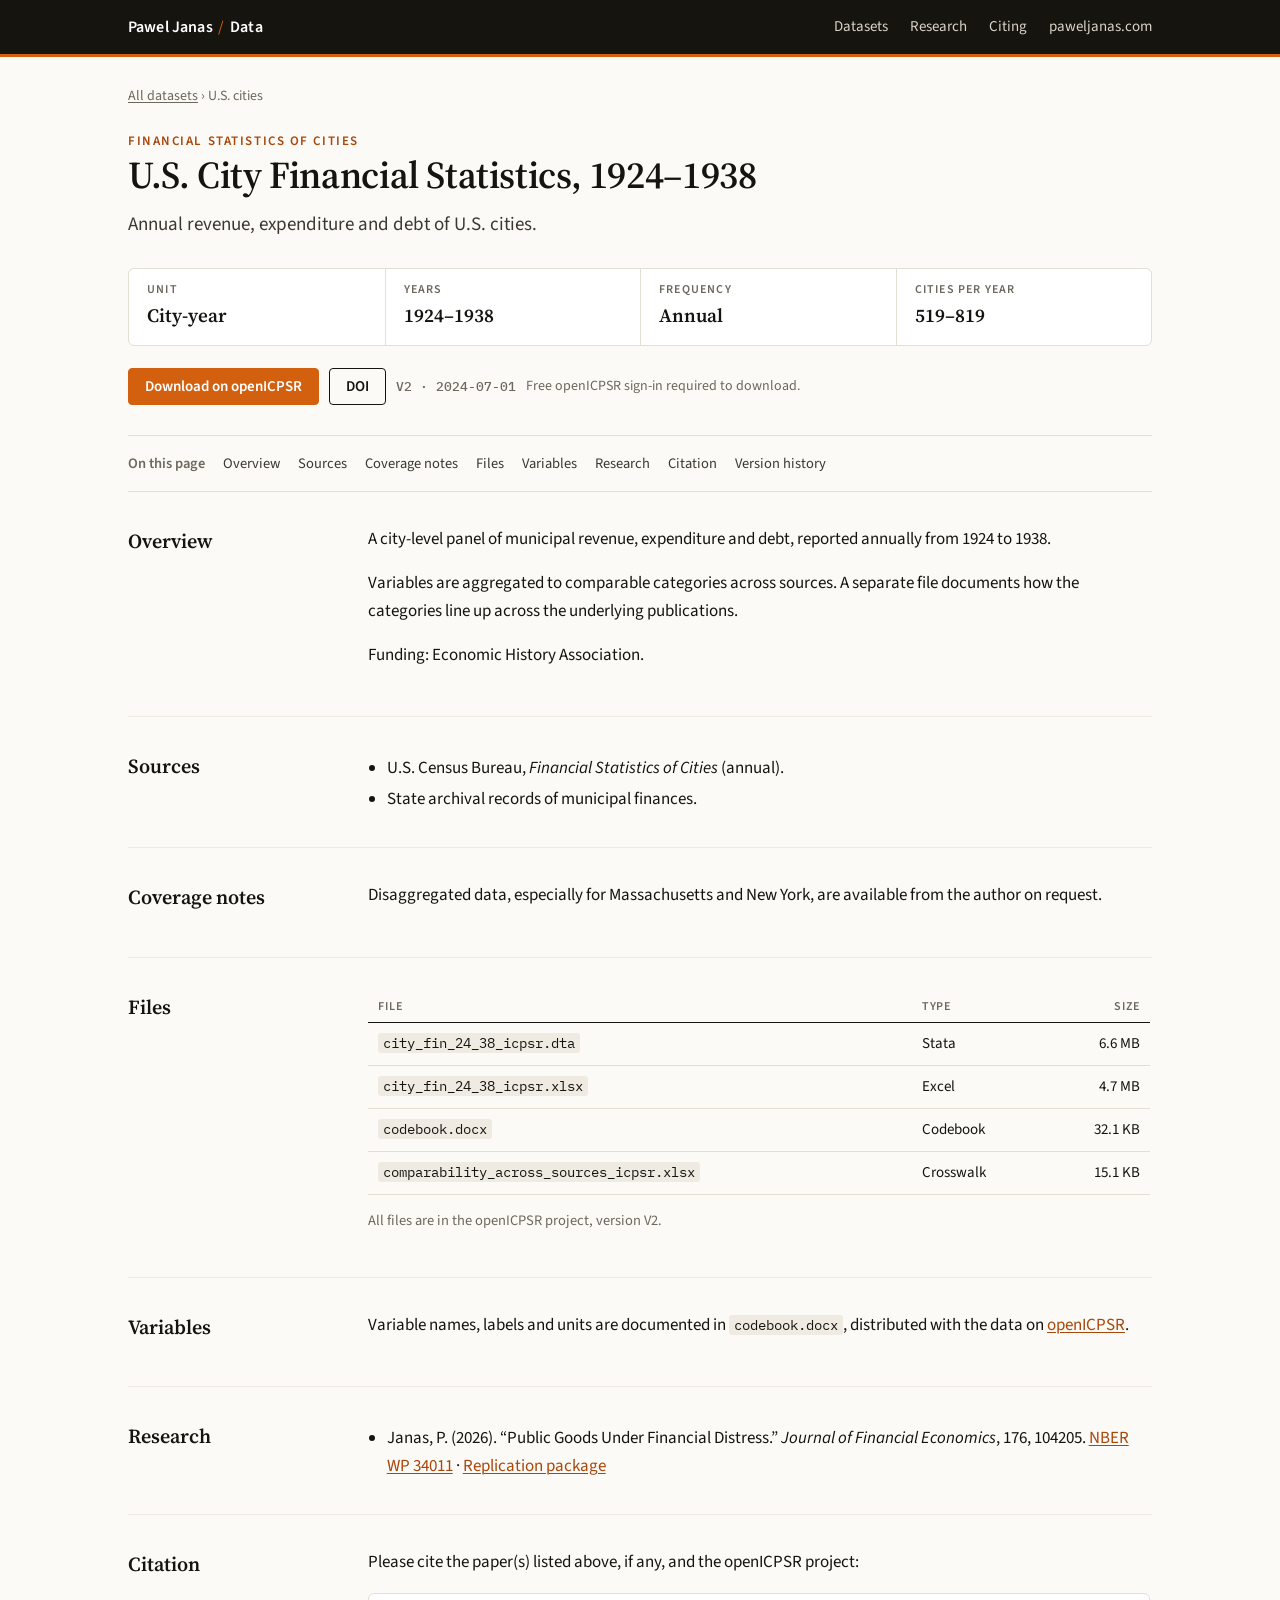
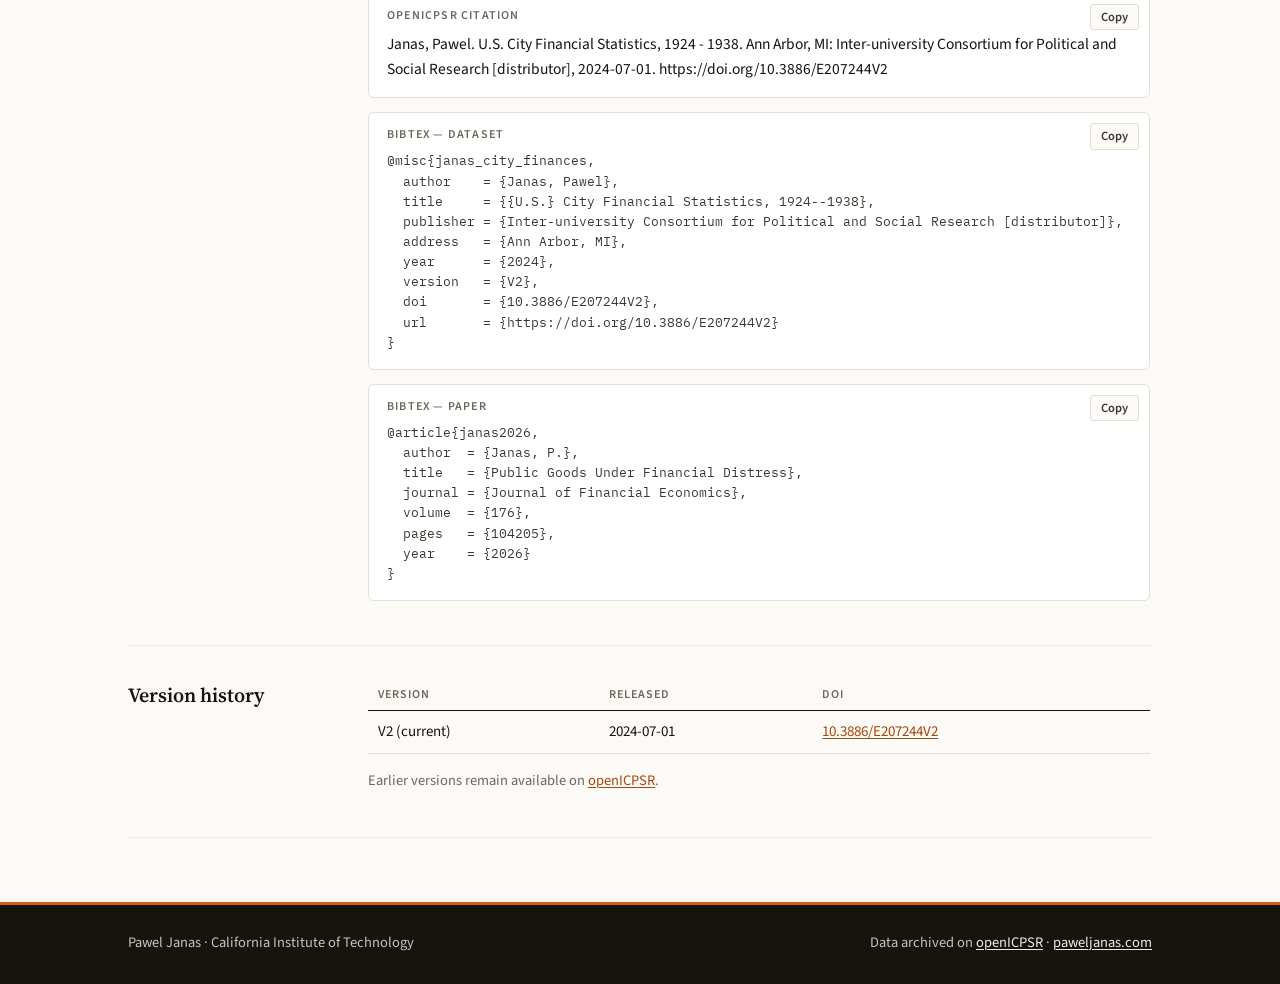
==== city-finances.html @ ff1e3370 "Add files via upload" ====
<!DOCTYPE html>
<html lang="en">
<head>
<meta charset="utf-8">
<meta name="viewport" content="width=device-width, initial-scale=1">
<title>U.S. City Financial Statistics, 1924–1938 — Pawel Janas — Data</title>
<meta name="description" content="Annual revenue, expenditure and debt of U.S. cities.">
<link rel="preconnect" href="https://fonts.googleapis.com">
<link rel="preconnect" href="https://fonts.gstatic.com" crossorigin>
<link rel="stylesheet" href="https://fonts.googleapis.com/css2?family=IBM+Plex+Mono:wght@400;500&family=Source+Sans+3:wght@400;500;600&family=Source+Serif+4:opsz,wght@8..60,500;8..60,600&display=swap">
<link rel="stylesheet" href="style.css">
<link rel="icon" href="data:image/svg+xml,%3Csvg xmlns='http://www.w3.org/2000/svg' viewBox='0 0 32 32'%3E%3Crect width='32' height='32' rx='4' fill='%2316140f'/%3E%3Crect y='26' width='32' height='6' fill='%23d2600f'/%3E%3Ctext x='16' y='21' font-family='Georgia' font-size='17' font-weight='700' fill='white' text-anchor='middle'%3EPJ%3C/text%3E%3C/svg%3E">
</head>
<body>
<header class="topbar"><div class="wrap">
  <a class="brand" href="index.html">Pawel Janas<span>/</span>Data</a>
  <nav class="topnav">
    <a href="index.html#datasets">Datasets</a>
    <a href="index.html#research">Research</a>
    <a href="index.html#citing">Citing</a>
    <a href="https://paweljanas.com">paweljanas.com</a>
  </nav>
</div></header>

<main><div class="wrap">
  <div class="crumbs"><a href="index.html#datasets">All datasets</a> &rsaquo; U.S. cities</div>
  <div class="ds-head">
    <p class="eyebrow" style="margin:14px 0 0">Financial Statistics of Cities</p>
    <h1>U.S. City Financial Statistics, 1924–1938</h1>
    <p class="lead">Annual revenue, expenditure and debt of U.S. cities.</p>
    <div class="tiles"><div class="tile"><span>Unit</span><b>City-year</b></div><div class="tile"><span>Years</span><b>1924–1938</b></div><div class="tile"><span>Frequency</span><b>Annual</b></div><div class="tile"><span>Cities per year</span><b>519–819</b></div></div>
    <div class="actions">
      <a class="btn primary" href="https://www.openicpsr.org/openicpsr/project/207244/version/V2/view">Download on openICPSR</a>
      <a class="btn" href="https://doi.org/10.3886/E207244V2">DOI</a>
      <span class="version">V2 · 2024-07-01</span>
      <span class="note">Free openICPSR sign-in required to download.</span>
    </div>
  </div>
  <nav class="onpage"><b>On this page</b> <a href="#overview">Overview</a> <a href="#sources">Sources</a> <a href="#notes">Coverage notes</a> <a href="#files">Files</a> <a href="#variables">Variables</a> <a href="#research">Research</a> <a href="#citation">Citation</a> <a href="#versions">Version history</a></nav>
  <div class="doc"><section id="overview"><h2>Overview</h2><div class="body"><p>A city-level panel of municipal revenue, expenditure and debt, reported annually from 1924 to 1938.</p><p>Variables are aggregated to comparable categories across sources. A separate file documents how the categories line up across the underlying publications.</p><p>Funding: Economic History Association.</p></div></section><section id="sources"><h2>Sources</h2><div class="body"><ul><li>U.S. Census Bureau, <em>Financial Statistics of Cities</em> (annual).</li><li>State archival records of municipal finances.</li></ul></div></section><section id="notes"><h2>Coverage notes</h2><div class="body"><p>Disaggregated data, especially for Massachusetts and New York, are available from the author on request.</p></div></section><section id="files"><h2>Files</h2><div class="body"><table class="tbl"><thead><tr><th>File</th><th>Type</th><th style="text-align:right">Size</th></tr></thead><tbody><tr><td><code>city_fin_24_38_icpsr.dta</code></td><td>Stata</td><td class="num">6.6 MB</td></tr><tr><td><code>city_fin_24_38_icpsr.xlsx</code></td><td>Excel</td><td class="num">4.7 MB</td></tr><tr><td><code>codebook.docx</code></td><td>Codebook</td><td class="num">32.1 KB</td></tr><tr><td><code>comparability_across_sources_icpsr.xlsx</code></td><td>Crosswalk</td><td class="num">15.1 KB</td></tr></tbody></table><p style="font-size:14.5px;color:var(--muted)">All files are in the openICPSR project, version V2.</p></div></section><section id="variables"><h2>Variables</h2><div class="body"><p>Variable names, labels and units are documented in <code>codebook.docx</code>, distributed with the data on <a href="https://www.openicpsr.org/openicpsr/project/207244/version/V2/view">openICPSR</a>.</p></div></section><section id="research"><h2>Research</h2><div class="body"><ul><li>Janas, P. (2026). “Public Goods Under Financial Distress.” <em>Journal of Financial Economics</em>, 176, 104205. <a href="https://www.nber.org/papers/w34011">NBER WP 34011</a> &middot; <a href="https://www.openicpsr.org/openicpsr/project/238470">Replication package</a></li></ul></div></section><section id="citation"><h2>Citation</h2><div class="body"><p>Please cite the paper(s) listed above, if any, and the openICPSR project:</p><div class="cite"><div class="label">openICPSR citation</div><button class="copy" type="button">Copy</button><p>Janas, Pawel. U.S. City Financial Statistics, 1924 - 1938. Ann Arbor, MI: Inter-university Consortium for Political and Social Research [distributor], 2024-07-01. https://doi.org/10.3886/E207244V2</p></div><div class="cite"><div class="label">BibTeX — dataset</div><button class="copy" type="button">Copy</button><pre>@misc{janas_city_finances,
  author    = {Janas, Pawel},
  title     = {{U.S.} City Financial Statistics, 1924--1938},
  publisher = {Inter-university Consortium for Political and Social Research [distributor]},
  address   = {Ann Arbor, MI},
  year      = {2024},
  version   = {V2},
  doi       = {10.3886/E207244V2},
  url       = {https://doi.org/10.3886/E207244V2}
}</pre></div><div class="cite"><div class="label">BibTeX — paper</div><button class="copy" type="button">Copy</button><pre>@article{janas2026,
  author  = {Janas, P.},
  title   = {Public Goods Under Financial Distress},
  journal = {Journal of Financial Economics},
  volume  = {176},
  pages   = {104205},
  year    = {2026}
}</pre></div></div></section><section id="versions"><h2>Version history</h2><div class="body"><table class="tbl"><thead><tr><th>Version</th><th>Released</th><th>DOI</th></tr></thead><tbody><tr><td>V2 (current)</td><td>2024-07-01</td><td><a href="https://doi.org/10.3886/E207244V2">10.3886/E207244V2</a></td></tr></tbody></table><p style="font-size:14.5px;color:var(--muted)">Earlier versions remain available on <a href="https://www.openicpsr.org/openicpsr/project/207244/version/V2/view">openICPSR</a>.</p></div></section></div>
</div></main>
<footer><div class="wrap">
  <div>Pawel Janas &middot; California Institute of Technology</div>
  <div>Data archived on <a href="https://www.openicpsr.org/">openICPSR</a> &middot; <a href="https://paweljanas.com">paweljanas.com</a></div>
</div></footer>
<script src="site.js"></script>
</body>
</html>
---- style.css ----
/* data.paweljanas.com — shared stylesheet */
:root {
  --ink: #16140f;
  --ink-2: #3b3830;
  --muted: #6d685d;
  --paper: #fbfaf6;
  --card: #ffffff;
  --rule: #e4dfd3;
  --rule-2: #efebe2;
  --accent: #d2600f;       /* orange, after the slide template */
  --accent-ink: #a8470a;
  --accent-wash: #fbeee2;
  --serif: "Source Serif 4", Georgia, "Times New Roman", serif;
  --sans: "Source Sans 3", -apple-system, "Segoe UI", Helvetica, Arial, sans-serif;
  --mono: "IBM Plex Mono", ui-monospace, Menlo, Consolas, monospace;
  --wrap: 1080px;
}

* { box-sizing: border-box; }
html { scroll-behavior: smooth; scroll-padding-top: 72px; }
body {
  margin: 0;
  background: var(--paper);
  color: var(--ink);
  font: 17px/1.6 var(--sans);
  -webkit-font-smoothing: antialiased;
}
a { color: var(--accent-ink); text-decoration-thickness: 1px; text-underline-offset: 2px; }
a:hover { color: var(--accent); }
.wrap { max-width: var(--wrap); margin: 0 auto; padding: 0 28px; }

/* ---------- top bar ---------- */
.topbar {
  position: sticky; top: 0; z-index: 10;
  background: var(--ink); color: #f4f1ea;
  border-bottom: 3px solid var(--accent);
}
.topbar .wrap { display: flex; align-items: center; justify-content: space-between; height: 54px; gap: 20px; }
.brand { color: #fff; text-decoration: none; font: 600 16px/1 var(--sans); letter-spacing: .01em; white-space: nowrap; }
.brand span { color: var(--accent); font-weight: 400; margin: 0 .35em; }
.brand:hover { color: #fff; }
.topnav { display: flex; gap: 22px; font-size: 15px; overflow-x: auto; }
.topnav a { color: #d9d4c8; text-decoration: none; white-space: nowrap; }
.topnav a:hover { color: #fff; }

/* ---------- hero ---------- */
.hero { padding: 64px 0 40px; border-bottom: 1px solid var(--rule); }
.eyebrow { font: 600 13px/1 var(--sans); letter-spacing: .12em; text-transform: uppercase; color: var(--accent-ink); margin: 0 0 14px; }
.hero h1 { font: 600 44px/1.12 var(--serif); margin: 0 0 18px; max-width: 18em; letter-spacing: -.01em; }
.hero p.lead { font-size: 19px; color: var(--ink-2); max-width: 44em; margin: 0; }
.hero .byline { margin-top: 18px; color: var(--muted); font-size: 15px; }

.figures { display: grid; grid-template-columns: repeat(4, minmax(0, 1fr)); gap: 0; margin-top: 36px; border-top: 1px solid var(--rule); }
.figure { padding: 18px 18px 4px 0; }
.figure + .figure { padding-left: 18px; border-left: 1px solid var(--rule); }
.figure b { display: block; font: 600 28px/1.1 var(--serif); }
.figure span { color: var(--muted); font-size: 14px; }

/* ---------- sections ---------- */
section.block { padding: 52px 0 8px; }
h2.section { font: 600 28px/1.2 var(--serif); margin: 0 0 6px; }
.section-sub { color: var(--muted); margin: 0 0 26px; }
h3.group { font: 600 13px/1 var(--sans); letter-spacing: .12em; text-transform: uppercase; color: var(--muted);
  margin: 34px 0 14px; padding-bottom: 10px; border-bottom: 1px solid var(--rule); display: flex; justify-content: space-between; gap: 16px; }
h3.group em { font: 400 15px/1.3 var(--sans); letter-spacing: 0; text-transform: none; font-style: normal; }

/* ---------- dataset cards ---------- */
.cards { display: grid; grid-template-columns: repeat(auto-fill, minmax(300px, 1fr)); gap: 16px; }
.card {
  display: flex; flex-direction: column; gap: 8px;
  background: var(--card); border: 1px solid var(--rule); border-radius: 6px;
  padding: 20px 20px 18px; text-decoration: none; color: var(--ink);
  transition: border-color .15s, box-shadow .15s, transform .15s;
  position: relative;
}
.card::before { content: ""; position: absolute; left: 0; top: 0; bottom: 0; width: 3px; border-radius: 6px 0 0 6px; background: transparent; transition: background .15s; }
.card:hover { border-color: #d8d1c1; box-shadow: 0 6px 18px rgba(30,25,10,.06); transform: translateY(-1px); color: var(--ink); }
.card:hover::before { background: var(--accent); }
.card h4 { font: 600 19px/1.25 var(--serif); margin: 0; }
.card p { margin: 0; color: var(--ink-2); font-size: 15.5px; line-height: 1.5; }
.card .meta { margin-top: auto; padding-top: 10px; display: flex; flex-wrap: wrap; gap: 6px; }
.chip { font: 500 12.5px/1 var(--sans); padding: 5px 8px; border-radius: 3px; background: var(--rule-2); color: var(--ink-2); white-space: nowrap; }
.chip.accent { background: var(--accent-wash); color: var(--accent-ink); }
.chip.soon { background: #ece9e3; color: var(--muted); }
.card.soon { background: transparent; border-style: dashed; }

/* ---------- research list ---------- */
.refs { list-style: none; padding: 0; margin: 0; }
.refs li { padding: 16px 0; border-bottom: 1px solid var(--rule); display: grid; grid-template-columns: 64px 1fr; gap: 16px; }
.refs .yr { font: 600 15px/1.6 var(--serif); color: var(--muted); }
.refs .t { font: 600 18px/1.35 var(--serif); }
.refs .j { color: var(--ink-2); font-size: 15.5px; }
.refs .links { margin-top: 4px; font-size: 14.5px; display: flex; gap: 14px; flex-wrap: wrap; }
.refs .uses { margin-top: 6px; font-size: 14px; color: var(--muted); }

/* ---------- dataset page ---------- */
.crumbs { font-size: 14px; color: var(--muted); padding-top: 28px; }
.crumbs a { color: var(--muted); }
.ds-head { padding: 14px 0 30px; border-bottom: 1px solid var(--rule); }
.ds-head h1 { font: 600 38px/1.15 var(--serif); margin: 6px 0 12px; letter-spacing: -.01em; }
.ds-head p.lead { font-size: 19px; color: var(--ink-2); margin: 0; max-width: 42em; }
.tiles { display: grid; grid-template-columns: repeat(4, minmax(0, 1fr)); margin: 28px 0 0; border: 1px solid var(--rule); border-radius: 6px; background: var(--card); }
.tile { padding: 14px 18px; }
.tile + .tile { border-left: 1px solid var(--rule); }
.tile span { display: block; font: 600 12px/1.2 var(--sans); letter-spacing: .1em; text-transform: uppercase; color: var(--muted); margin-bottom: 6px; }
.tile b { font: 600 19px/1.25 var(--serif); }
.actions { display: flex; flex-wrap: wrap; gap: 10px; margin-top: 22px; align-items: center; }
.btn { display: inline-flex; align-items: center; gap: 8px; padding: 10px 16px; border-radius: 4px; font: 600 15px/1 var(--sans); text-decoration: none; border: 1px solid var(--ink); color: var(--ink); background: transparent; cursor: pointer; }
.btn:hover { background: var(--ink); color: #fff; }
.btn.primary { background: var(--accent); border-color: var(--accent); color: #fff; }
.btn.primary:hover { background: var(--accent-ink); border-color: var(--accent-ink); color: #fff; }
.actions .note { font-size: 14px; color: var(--muted); }
.version { font: 500 13px/1 var(--mono); color: var(--muted); }

.onpage { display: flex; flex-wrap: wrap; gap: 6px 18px; font-size: 14.5px; padding: 16px 0; border-bottom: 1px solid var(--rule); }
.onpage b { font-weight: 600; color: var(--muted); }
.onpage a { color: var(--ink-2); text-decoration: none; }
.onpage a:hover { color: var(--accent-ink); text-decoration: underline; }

.doc { display: grid; grid-template-columns: 200px minmax(0, 1fr); gap: 0 40px; }
.doc section { grid-column: 1 / -1; display: grid; grid-template-columns: subgrid; padding: 34px 0 30px; border-bottom: 1px solid var(--rule-2); }
.doc section > h2 { font: 600 20px/1.3 var(--serif); margin: 2px 0 0; }
.doc section > .body > p:first-child { margin-top: 0; }
.doc .body { max-width: 46em; }
.doc ul { padding-left: 1.1em; margin: 0; }
.doc li { margin: 4px 0; }

table.tbl { width: 100%; border-collapse: collapse; font-size: 15px; }
.tbl th { text-align: left; font: 600 12px/1.2 var(--sans); letter-spacing: .08em; text-transform: uppercase; color: var(--muted); padding: 8px 10px; border-bottom: 1.5px solid var(--ink); }
.tbl td { padding: 9px 10px; border-bottom: 1px solid var(--rule); vertical-align: top; }
.tbl td.num { text-align: right; font-variant-numeric: tabular-nums; white-space: nowrap; }
.tbl code, code { font: 13.5px/1.4 var(--mono); background: var(--rule-2); padding: 1px 5px; border-radius: 3px; }
.var-filter { width: 100%; max-width: 320px; padding: 8px 10px; font: 15px var(--sans); border: 1px solid var(--rule); border-radius: 4px; margin-bottom: 12px; background: #fff; }
.var-wrap { max-height: 520px; overflow: auto; border: 1px solid var(--rule); border-radius: 4px; background: #fff; }
.var-wrap .tbl th { position: sticky; top: 0; background: #fff; }

.cite { position: relative; background: var(--card); border: 1px solid var(--rule); border-radius: 6px; padding: 16px 18px; margin: 0 0 14px; }
.cite .label { font: 600 12px/1 var(--sans); letter-spacing: .1em; text-transform: uppercase; color: var(--muted); margin-bottom: 10px; }
.cite p { margin: 0; font-size: 15.5px; }
.cite pre { margin: 0; font: 13px/1.55 var(--mono); white-space: pre-wrap; word-break: break-word; color: var(--ink-2); }
.copy { position: absolute; top: 10px; right: 10px; font: 600 12.5px/1 var(--sans); padding: 6px 10px; border: 1px solid var(--rule); background: var(--paper); border-radius: 3px; cursor: pointer; color: var(--ink-2); }
.copy:hover { border-color: var(--accent); color: var(--accent-ink); }
.copy.done { border-color: var(--accent); color: var(--accent-ink); }
.callout { border-left: 3px solid var(--accent); background: var(--accent-wash); padding: 12px 16px; border-radius: 0 4px 4px 0; font-size: 15.5px; }

/* ---------- footer ---------- */
footer { margin-top: 64px; background: var(--ink); color: #c9c3b6; border-top: 3px solid var(--accent); font-size: 14.5px; }
footer .wrap { padding-top: 26px; padding-bottom: 30px; display: flex; justify-content: space-between; gap: 24px; flex-wrap: wrap; }
footer a { color: #f1ece2; }
footer a:hover { color: #fff; }

/* ---------- responsive ---------- */
@media (max-width: 820px) {
  body { font-size: 16px; }
  .hero { padding-top: 40px; }
  .hero h1 { font-size: 33px; }
  .ds-head h1 { font-size: 30px; }
  .figures, .tiles { grid-template-columns: repeat(2, minmax(0, 1fr)); }
  .figure:nth-child(3), .tile:nth-child(3) { border-left: 0; padding-left: 0; }
  .tile:nth-child(3) { padding-left: 18px; }
  .tile:nth-child(n+3) { border-top: 1px solid var(--rule); }
  .doc { grid-template-columns: 1fr; }
  .doc section { grid-template-columns: 1fr; gap: 10px; }
  .topnav { gap: 14px; font-size: 14px; }
  .refs li { grid-template-columns: 1fr; gap: 2px; }
}
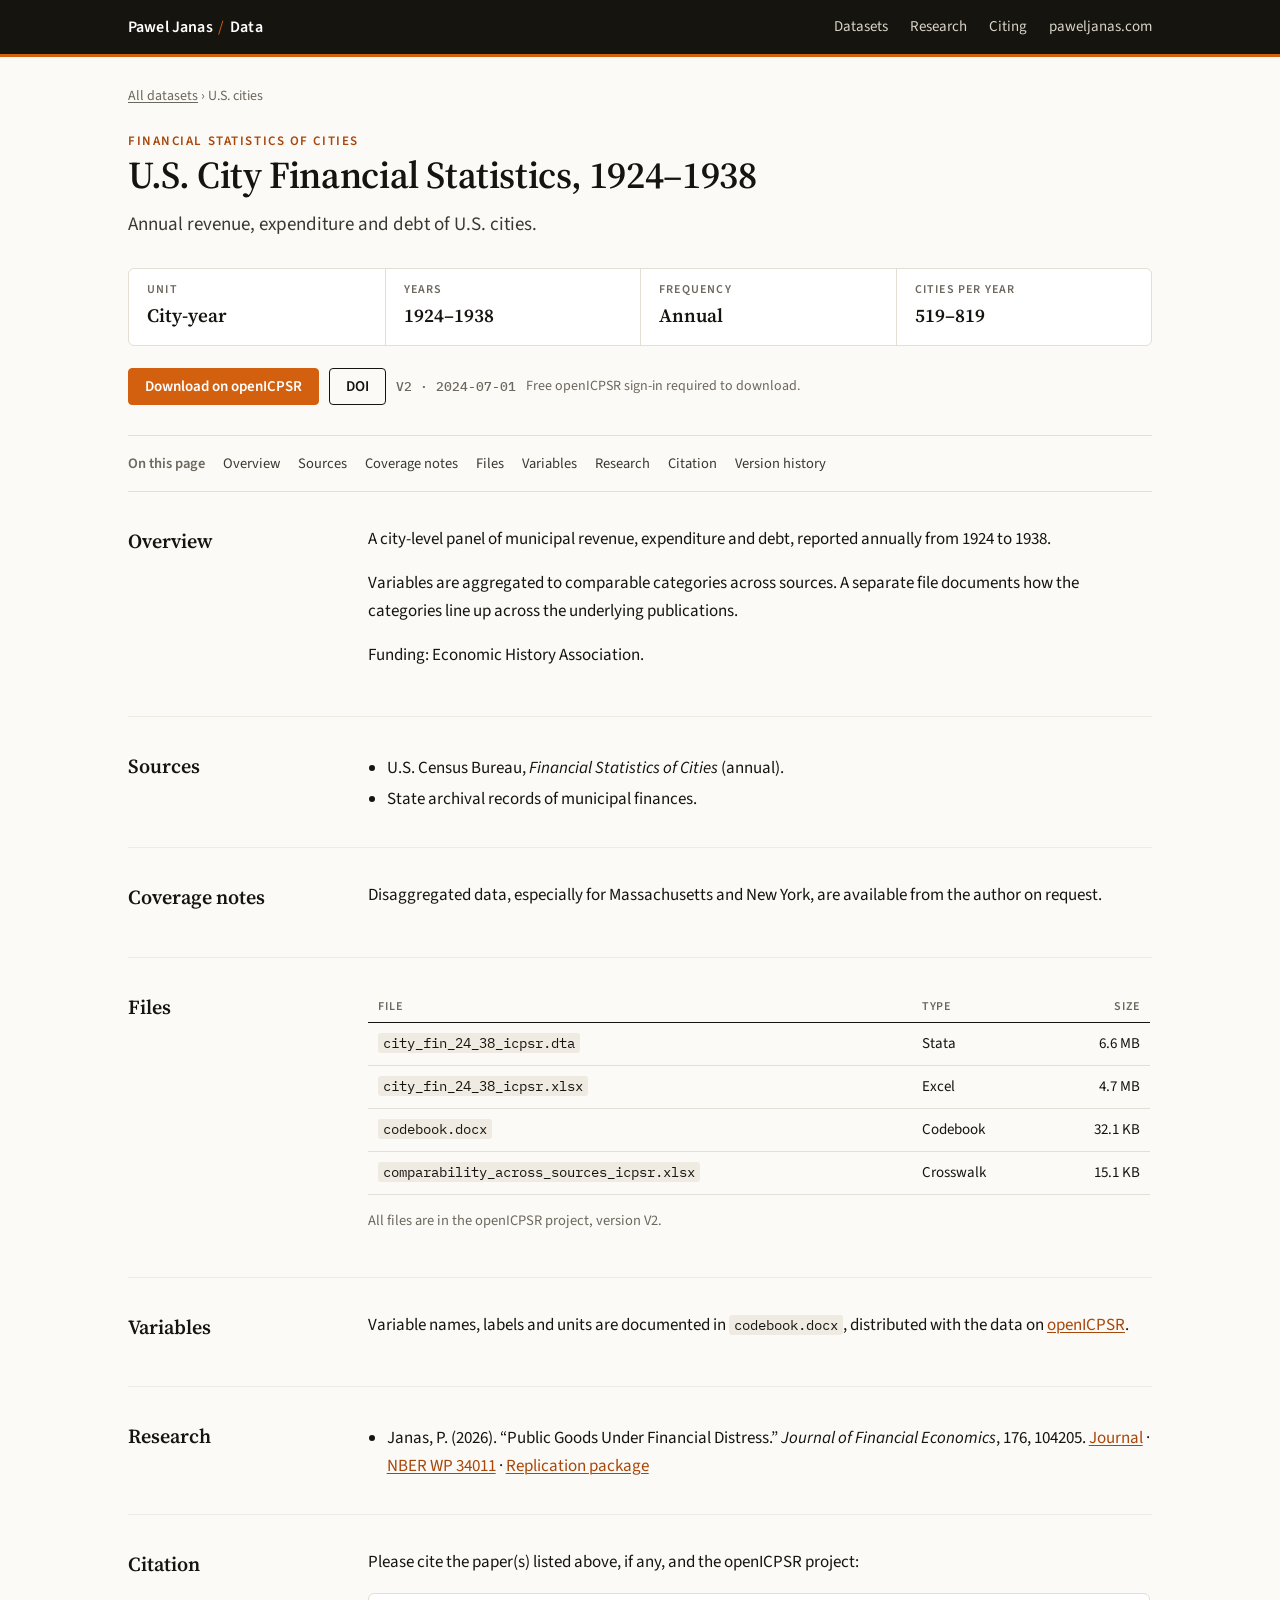
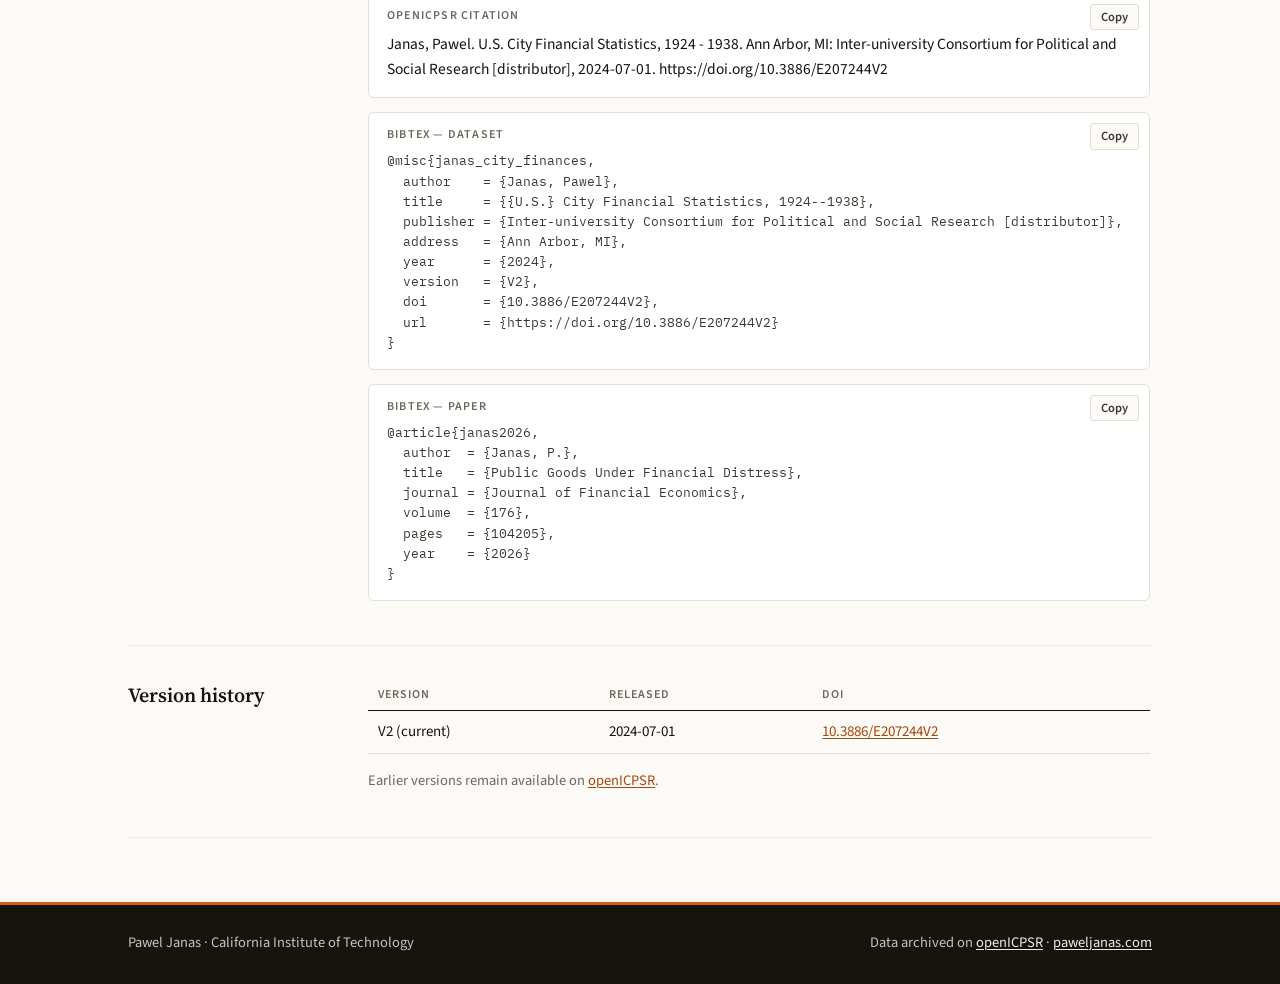
==== commit 2b3ac0f0: "Add files via upload" ====
--- a/city-finances.html
+++ b/city-finances.html
@@ -37,7 +37,7 @@
     </div>
   </div>
   <nav class="onpage"><b>On this page</b> <a href="#overview">Overview</a> <a href="#sources">Sources</a> <a href="#notes">Coverage notes</a> <a href="#files">Files</a> <a href="#variables">Variables</a> <a href="#research">Research</a> <a href="#citation">Citation</a> <a href="#versions">Version history</a></nav>
-  <div class="doc"><section id="overview"><h2>Overview</h2><div class="body"><p>A city-level panel of municipal revenue, expenditure and debt, reported annually from 1924 to 1938.</p><p>Variables are aggregated to comparable categories across sources. A separate file documents how the categories line up across the underlying publications.</p><p>Funding: Economic History Association.</p></div></section><section id="sources"><h2>Sources</h2><div class="body"><ul><li>U.S. Census Bureau, <em>Financial Statistics of Cities</em> (annual).</li><li>State archival records of municipal finances.</li></ul></div></section><section id="notes"><h2>Coverage notes</h2><div class="body"><p>Disaggregated data, especially for Massachusetts and New York, are available from the author on request.</p></div></section><section id="files"><h2>Files</h2><div class="body"><table class="tbl"><thead><tr><th>File</th><th>Type</th><th style="text-align:right">Size</th></tr></thead><tbody><tr><td><code>city_fin_24_38_icpsr.dta</code></td><td>Stata</td><td class="num">6.6 MB</td></tr><tr><td><code>city_fin_24_38_icpsr.xlsx</code></td><td>Excel</td><td class="num">4.7 MB</td></tr><tr><td><code>codebook.docx</code></td><td>Codebook</td><td class="num">32.1 KB</td></tr><tr><td><code>comparability_across_sources_icpsr.xlsx</code></td><td>Crosswalk</td><td class="num">15.1 KB</td></tr></tbody></table><p style="font-size:14.5px;color:var(--muted)">All files are in the openICPSR project, version V2.</p></div></section><section id="variables"><h2>Variables</h2><div class="body"><p>Variable names, labels and units are documented in <code>codebook.docx</code>, distributed with the data on <a href="https://www.openicpsr.org/openicpsr/project/207244/version/V2/view">openICPSR</a>.</p></div></section><section id="research"><h2>Research</h2><div class="body"><ul><li>Janas, P. (2026). “Public Goods Under Financial Distress.” <em>Journal of Financial Economics</em>, 176, 104205. <a href="https://www.nber.org/papers/w34011">NBER WP 34011</a> &middot; <a href="https://www.openicpsr.org/openicpsr/project/238470">Replication package</a></li></ul></div></section><section id="citation"><h2>Citation</h2><div class="body"><p>Please cite the paper(s) listed above, if any, and the openICPSR project:</p><div class="cite"><div class="label">openICPSR citation</div><button class="copy" type="button">Copy</button><p>Janas, Pawel. U.S. City Financial Statistics, 1924 - 1938. Ann Arbor, MI: Inter-university Consortium for Political and Social Research [distributor], 2024-07-01. https://doi.org/10.3886/E207244V2</p></div><div class="cite"><div class="label">BibTeX — dataset</div><button class="copy" type="button">Copy</button><pre>@misc{janas_city_finances,
+  <div class="doc"><section id="overview"><h2>Overview</h2><div class="body"><p>A city-level panel of municipal revenue, expenditure and debt, reported annually from 1924 to 1938.</p><p>Variables are aggregated to comparable categories across sources. A separate file documents how the categories line up across the underlying publications.</p><p>Funding: Economic History Association.</p></div></section><section id="sources"><h2>Sources</h2><div class="body"><ul><li>U.S. Census Bureau, <em>Financial Statistics of Cities</em> (annual).</li><li>State archival records of municipal finances.</li></ul></div></section><section id="notes"><h2>Coverage notes</h2><div class="body"><p>Disaggregated data, especially for Massachusetts and New York, are available from the author on request.</p></div></section><section id="files"><h2>Files</h2><div class="body"><table class="tbl"><thead><tr><th>File</th><th>Type</th><th style="text-align:right">Size</th></tr></thead><tbody><tr><td><code>city_fin_24_38_icpsr.dta</code></td><td>Stata</td><td class="num">6.6 MB</td></tr><tr><td><code>city_fin_24_38_icpsr.xlsx</code></td><td>Excel</td><td class="num">4.7 MB</td></tr><tr><td><code>codebook.docx</code></td><td>Codebook</td><td class="num">32.1 KB</td></tr><tr><td><code>comparability_across_sources_icpsr.xlsx</code></td><td>Crosswalk</td><td class="num">15.1 KB</td></tr></tbody></table><p style="font-size:14.5px;color:var(--muted)">All files are in the openICPSR project, version V2.</p></div></section><section id="variables"><h2>Variables</h2><div class="body"><p>Variable names, labels and units are documented in <code>codebook.docx</code>, distributed with the data on <a href="https://www.openicpsr.org/openicpsr/project/207244/version/V2/view">openICPSR</a>.</p></div></section><section id="research"><h2>Research</h2><div class="body"><ul><li>Janas, P. (2026). “Public Goods Under Financial Distress.” <em>Journal of Financial Economics</em>, 176, 104205. <a href="https://doi.org/10.1016/j.jfineco.2025.104205">Journal</a> &middot; <a href="https://www.nber.org/papers/w34011">NBER WP 34011</a> &middot; <a href="https://www.openicpsr.org/openicpsr/project/238470">Replication package</a></li></ul></div></section><section id="citation"><h2>Citation</h2><div class="body"><p>Please cite the paper(s) listed above, if any, and the openICPSR project:</p><div class="cite"><div class="label">openICPSR citation</div><button class="copy" type="button">Copy</button><p>Janas, Pawel. U.S. City Financial Statistics, 1924 - 1938. Ann Arbor, MI: Inter-university Consortium for Political and Social Research [distributor], 2024-07-01. https://doi.org/10.3886/E207244V2</p></div><div class="cite"><div class="label">BibTeX — dataset</div><button class="copy" type="button">Copy</button><pre>@misc{janas_city_finances,
   author    = {Janas, Pawel},
   title     = {{U.S.} City Financial Statistics, 1924--1938},
   publisher = {Inter-university Consortium for Political and Social Research [distributor]},
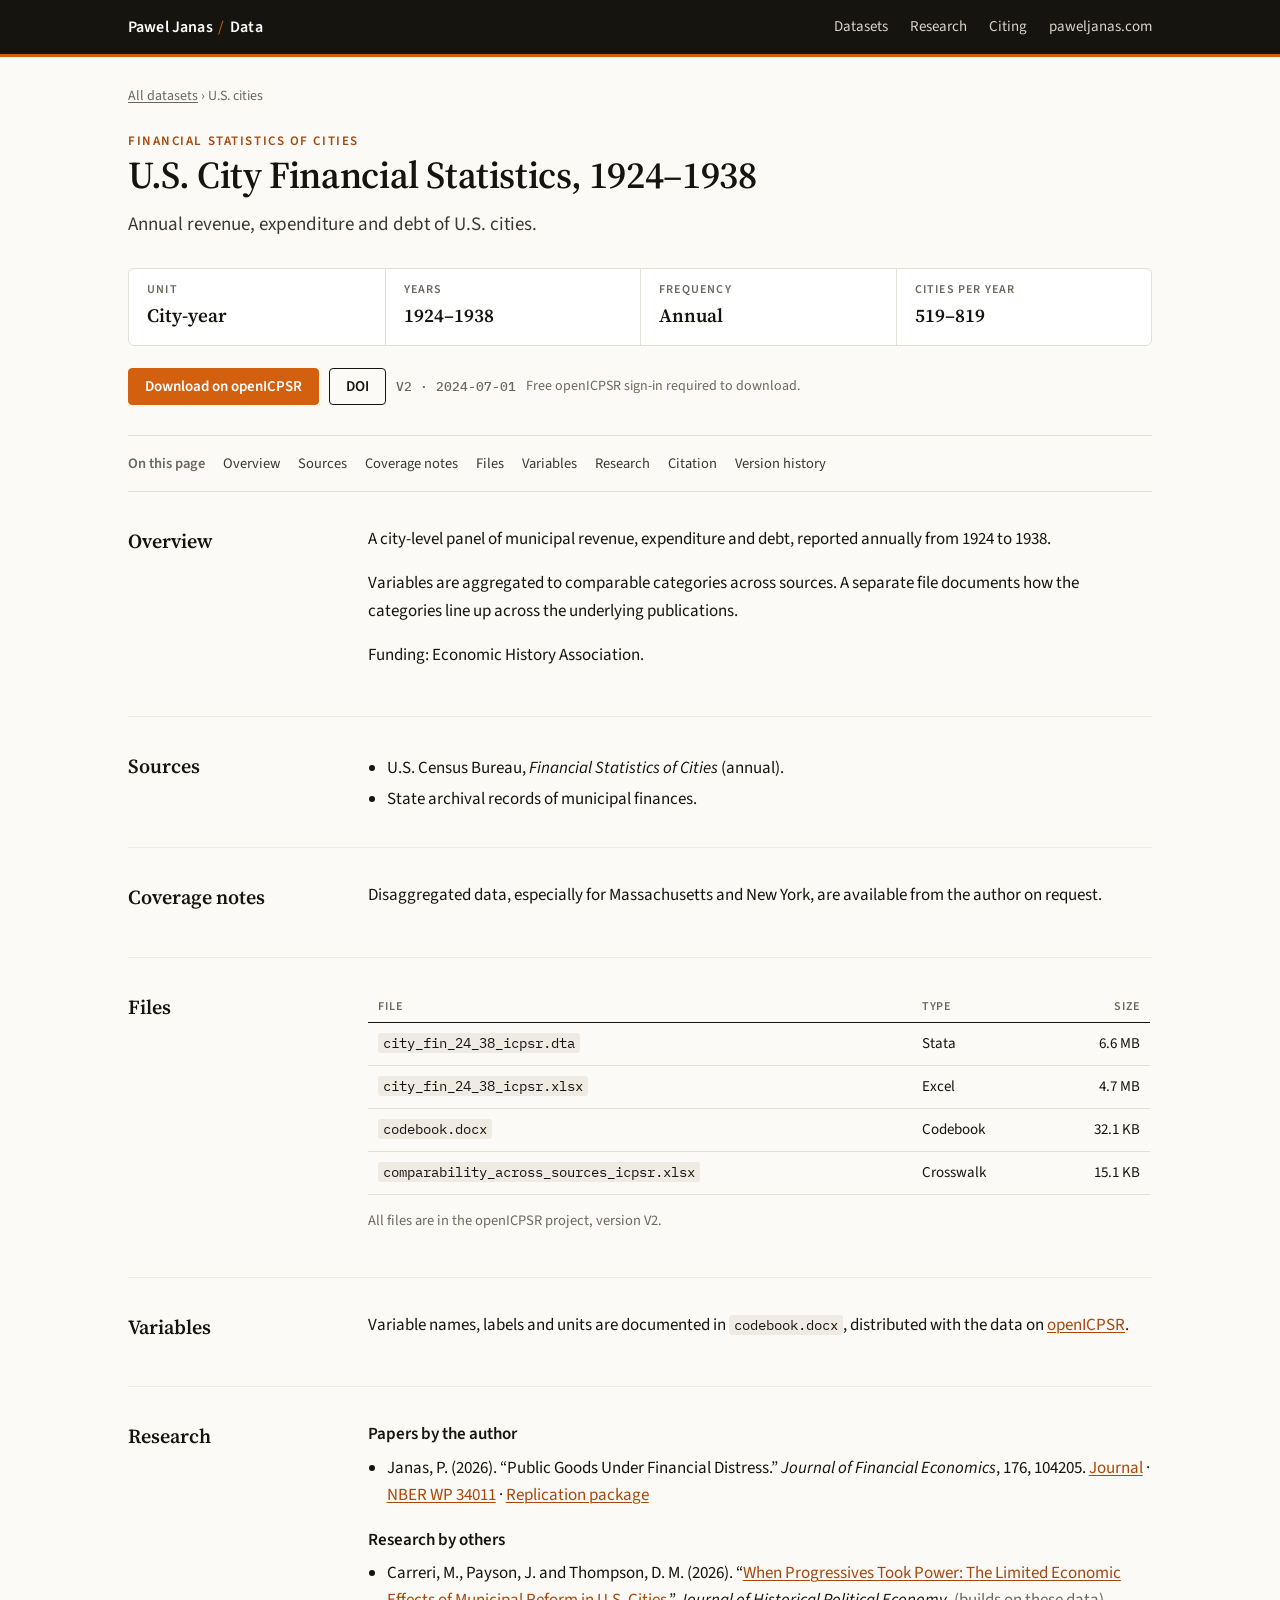
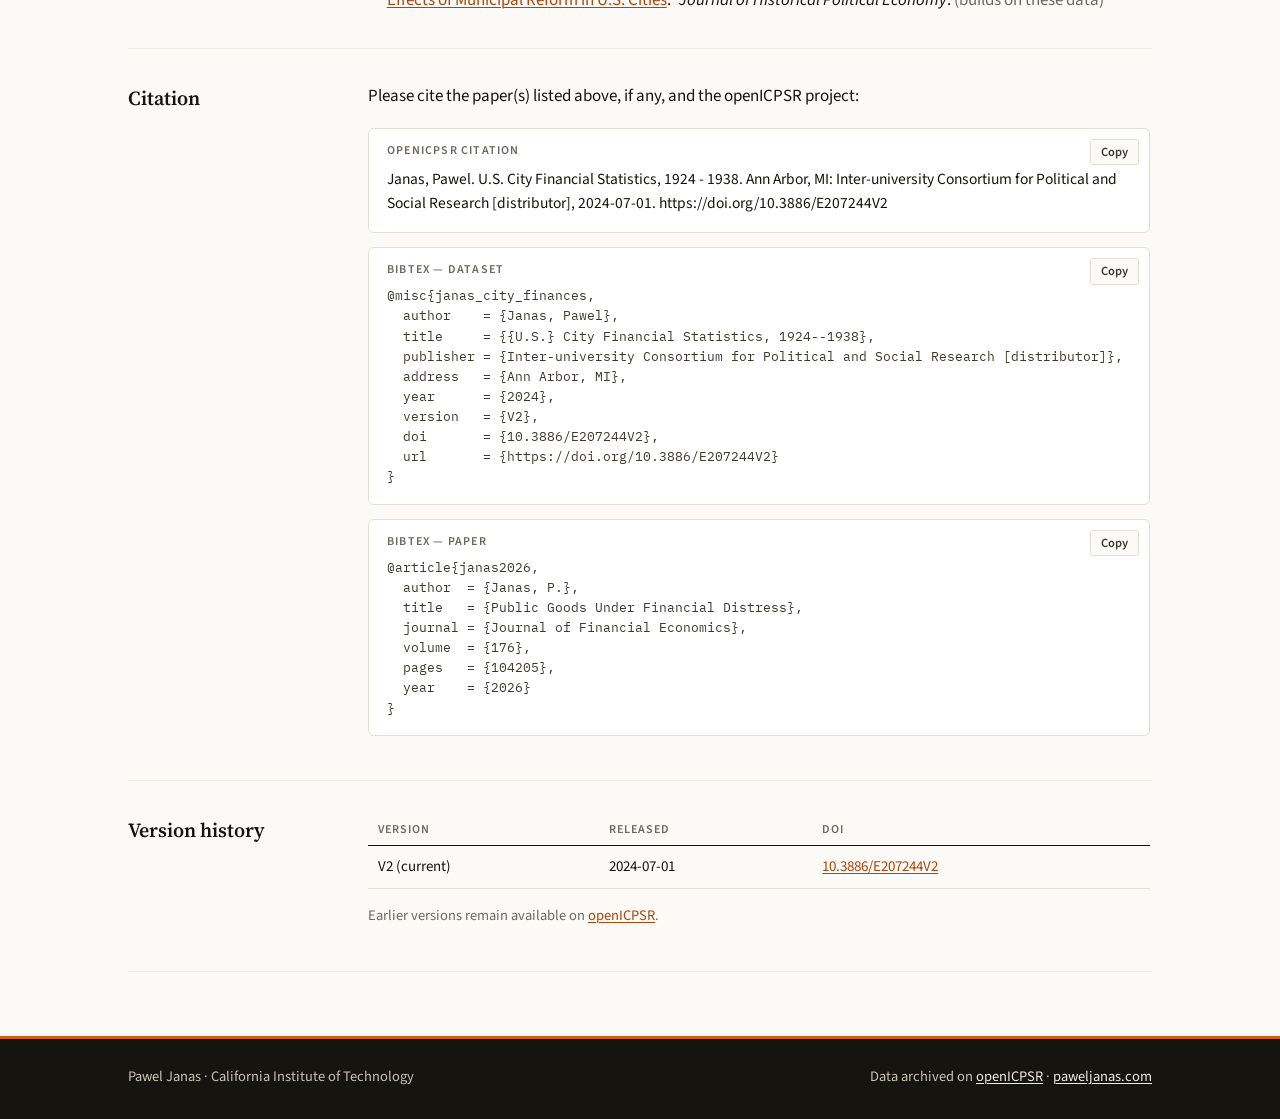
==== commit fb83dbd3: "Add files via upload" ====
--- a/city-finances.html
+++ b/city-finances.html
@@ -37,7 +37,7 @@
     </div>
   </div>
   <nav class="onpage"><b>On this page</b> <a href="#overview">Overview</a> <a href="#sources">Sources</a> <a href="#notes">Coverage notes</a> <a href="#files">Files</a> <a href="#variables">Variables</a> <a href="#research">Research</a> <a href="#citation">Citation</a> <a href="#versions">Version history</a></nav>
-  <div class="doc"><section id="overview"><h2>Overview</h2><div class="body"><p>A city-level panel of municipal revenue, expenditure and debt, reported annually from 1924 to 1938.</p><p>Variables are aggregated to comparable categories across sources. A separate file documents how the categories line up across the underlying publications.</p><p>Funding: Economic History Association.</p></div></section><section id="sources"><h2>Sources</h2><div class="body"><ul><li>U.S. Census Bureau, <em>Financial Statistics of Cities</em> (annual).</li><li>State archival records of municipal finances.</li></ul></div></section><section id="notes"><h2>Coverage notes</h2><div class="body"><p>Disaggregated data, especially for Massachusetts and New York, are available from the author on request.</p></div></section><section id="files"><h2>Files</h2><div class="body"><table class="tbl"><thead><tr><th>File</th><th>Type</th><th style="text-align:right">Size</th></tr></thead><tbody><tr><td><code>city_fin_24_38_icpsr.dta</code></td><td>Stata</td><td class="num">6.6 MB</td></tr><tr><td><code>city_fin_24_38_icpsr.xlsx</code></td><td>Excel</td><td class="num">4.7 MB</td></tr><tr><td><code>codebook.docx</code></td><td>Codebook</td><td class="num">32.1 KB</td></tr><tr><td><code>comparability_across_sources_icpsr.xlsx</code></td><td>Crosswalk</td><td class="num">15.1 KB</td></tr></tbody></table><p style="font-size:14.5px;color:var(--muted)">All files are in the openICPSR project, version V2.</p></div></section><section id="variables"><h2>Variables</h2><div class="body"><p>Variable names, labels and units are documented in <code>codebook.docx</code>, distributed with the data on <a href="https://www.openicpsr.org/openicpsr/project/207244/version/V2/view">openICPSR</a>.</p></div></section><section id="research"><h2>Research</h2><div class="body"><ul><li>Janas, P. (2026). “Public Goods Under Financial Distress.” <em>Journal of Financial Economics</em>, 176, 104205. <a href="https://doi.org/10.1016/j.jfineco.2025.104205">Journal</a> &middot; <a href="https://www.nber.org/papers/w34011">NBER WP 34011</a> &middot; <a href="https://www.openicpsr.org/openicpsr/project/238470">Replication package</a></li></ul></div></section><section id="citation"><h2>Citation</h2><div class="body"><p>Please cite the paper(s) listed above, if any, and the openICPSR project:</p><div class="cite"><div class="label">openICPSR citation</div><button class="copy" type="button">Copy</button><p>Janas, Pawel. U.S. City Financial Statistics, 1924 - 1938. Ann Arbor, MI: Inter-university Consortium for Political and Social Research [distributor], 2024-07-01. https://doi.org/10.3886/E207244V2</p></div><div class="cite"><div class="label">BibTeX — dataset</div><button class="copy" type="button">Copy</button><pre>@misc{janas_city_finances,
+  <div class="doc"><section id="overview"><h2>Overview</h2><div class="body"><p>A city-level panel of municipal revenue, expenditure and debt, reported annually from 1924 to 1938.</p><p>Variables are aggregated to comparable categories across sources. A separate file documents how the categories line up across the underlying publications.</p><p>Funding: Economic History Association.</p></div></section><section id="sources"><h2>Sources</h2><div class="body"><ul><li>U.S. Census Bureau, <em>Financial Statistics of Cities</em> (annual).</li><li>State archival records of municipal finances.</li></ul></div></section><section id="notes"><h2>Coverage notes</h2><div class="body"><p>Disaggregated data, especially for Massachusetts and New York, are available from the author on request.</p></div></section><section id="files"><h2>Files</h2><div class="body"><table class="tbl"><thead><tr><th>File</th><th>Type</th><th style="text-align:right">Size</th></tr></thead><tbody><tr><td><code>city_fin_24_38_icpsr.dta</code></td><td>Stata</td><td class="num">6.6 MB</td></tr><tr><td><code>city_fin_24_38_icpsr.xlsx</code></td><td>Excel</td><td class="num">4.7 MB</td></tr><tr><td><code>codebook.docx</code></td><td>Codebook</td><td class="num">32.1 KB</td></tr><tr><td><code>comparability_across_sources_icpsr.xlsx</code></td><td>Crosswalk</td><td class="num">15.1 KB</td></tr></tbody></table><p style="font-size:14.5px;color:var(--muted)">All files are in the openICPSR project, version V2.</p></div></section><section id="variables"><h2>Variables</h2><div class="body"><p>Variable names, labels and units are documented in <code>codebook.docx</code>, distributed with the data on <a href="https://www.openicpsr.org/openicpsr/project/207244/version/V2/view">openICPSR</a>.</p></div></section><section id="research"><h2>Research</h2><div class="body"><p style="margin:0 0 6px;font-weight:600">Papers by the author</p><ul><li>Janas, P. (2026). “Public Goods Under Financial Distress.” <em>Journal of Financial Economics</em>, 176, 104205. <a href="https://doi.org/10.1016/j.jfineco.2025.104205">Journal</a> &middot; <a href="https://www.nber.org/papers/w34011">NBER WP 34011</a> &middot; <a href="https://www.openicpsr.org/openicpsr/project/238470">Replication package</a></li></ul><p style="margin:18px 0 6px;font-weight:600">Research by others</p><ul><li>Carreri, M., Payson, J. and Thompson, D. M. (2026). “<a href="https://doi.org/10.1108/jhpe-01-2026-0003">When Progressives Took Power: The Limited Economic Effects of Municipal Reform in U.S. Cities</a>.” <em>Journal of Historical Political Economy</em>. <span style="color:var(--muted)">(builds on these data)</span></li></ul></div></section><section id="citation"><h2>Citation</h2><div class="body"><p>Please cite the paper(s) listed above, if any, and the openICPSR project:</p><div class="cite"><div class="label">openICPSR citation</div><button class="copy" type="button">Copy</button><p>Janas, Pawel. U.S. City Financial Statistics, 1924 - 1938. Ann Arbor, MI: Inter-university Consortium for Political and Social Research [distributor], 2024-07-01. https://doi.org/10.3886/E207244V2</p></div><div class="cite"><div class="label">BibTeX — dataset</div><button class="copy" type="button">Copy</button><pre>@misc{janas_city_finances,
   author    = {Janas, Pawel},
   title     = {{U.S.} City Financial Statistics, 1924--1938},
   publisher = {Inter-university Consortium for Political and Social Research [distributor]},
--- a/style.css
+++ b/style.css
@@ -92,6 +92,29 @@
 .refs .j { color: var(--ink-2); font-size: 15.5px; }
 .refs .links { margin-top: 4px; font-size: 14.5px; display: flex; gap: 14px; flex-wrap: wrap; }
 .refs .uses { margin-top: 6px; font-size: 14px; color: var(--muted); }
+.refs a.plain { color: var(--ink); text-decoration: none; }
+.refs a.plain:hover { color: var(--accent-ink); text-decoration: underline; }
+.refs + h3.group { margin-top: 40px; }
+
+/* ---------- submit a citation ---------- */
+.submit-cite { margin-top: 26px; border: 1px solid var(--rule); border-radius: 6px; background: var(--card); padding: 20px 22px; }
+.submit-head { display: flex; align-items: center; justify-content: space-between; gap: 20px; flex-wrap: wrap; }
+.submit-head h3 { font: 600 19px/1.3 var(--serif); margin: 0 0 2px; }
+.submit-head p { margin: 0; color: var(--muted); font-size: 15.5px; }
+.cite-form { margin-top: 20px; padding-top: 18px; border-top: 1px solid var(--rule); display: grid; gap: 14px; }
+.cite-form[hidden] { display: none; }
+.cite-form label { display: grid; gap: 5px; font: 600 13px/1.2 var(--sans); color: var(--ink-2); }
+.cite-form input:not([type=checkbox]) { font: 15.5px var(--sans); padding: 9px 11px; border: 1px solid var(--rule); border-radius: 4px; background: #fff; color: var(--ink); }
+.cite-form input:focus { outline: 2px solid var(--accent-wash); border-color: var(--accent); }
+.cite-form .row2 { display: grid; grid-template-columns: 1fr 1fr; gap: 14px; }
+.cite-form fieldset { border: 0; padding: 0; margin: 0; }
+.cite-form legend { font: 600 13px/1.2 var(--sans); color: var(--ink-2); margin-bottom: 8px; }
+.ds-grid { display: grid; grid-template-columns: repeat(auto-fill, minmax(220px, 1fr)); gap: 6px 14px; }
+.cite-form .ds-opt { display: flex; align-items: center; gap: 8px; font: 400 15px/1.3 var(--sans); }
+.ds-opt input { accent-color: var(--accent); width: 16px; height: 16px; }
+.form-foot { display: flex; align-items: center; gap: 14px; flex-wrap: wrap; }
+.form-foot .note { font-size: 14px; color: var(--muted); }
+@media (max-width: 820px) { .cite-form .row2 { grid-template-columns: 1fr; } }
 
 /* ---------- dataset page ---------- */
 .crumbs { font-size: 14px; color: var(--muted); padding-top: 28px; }
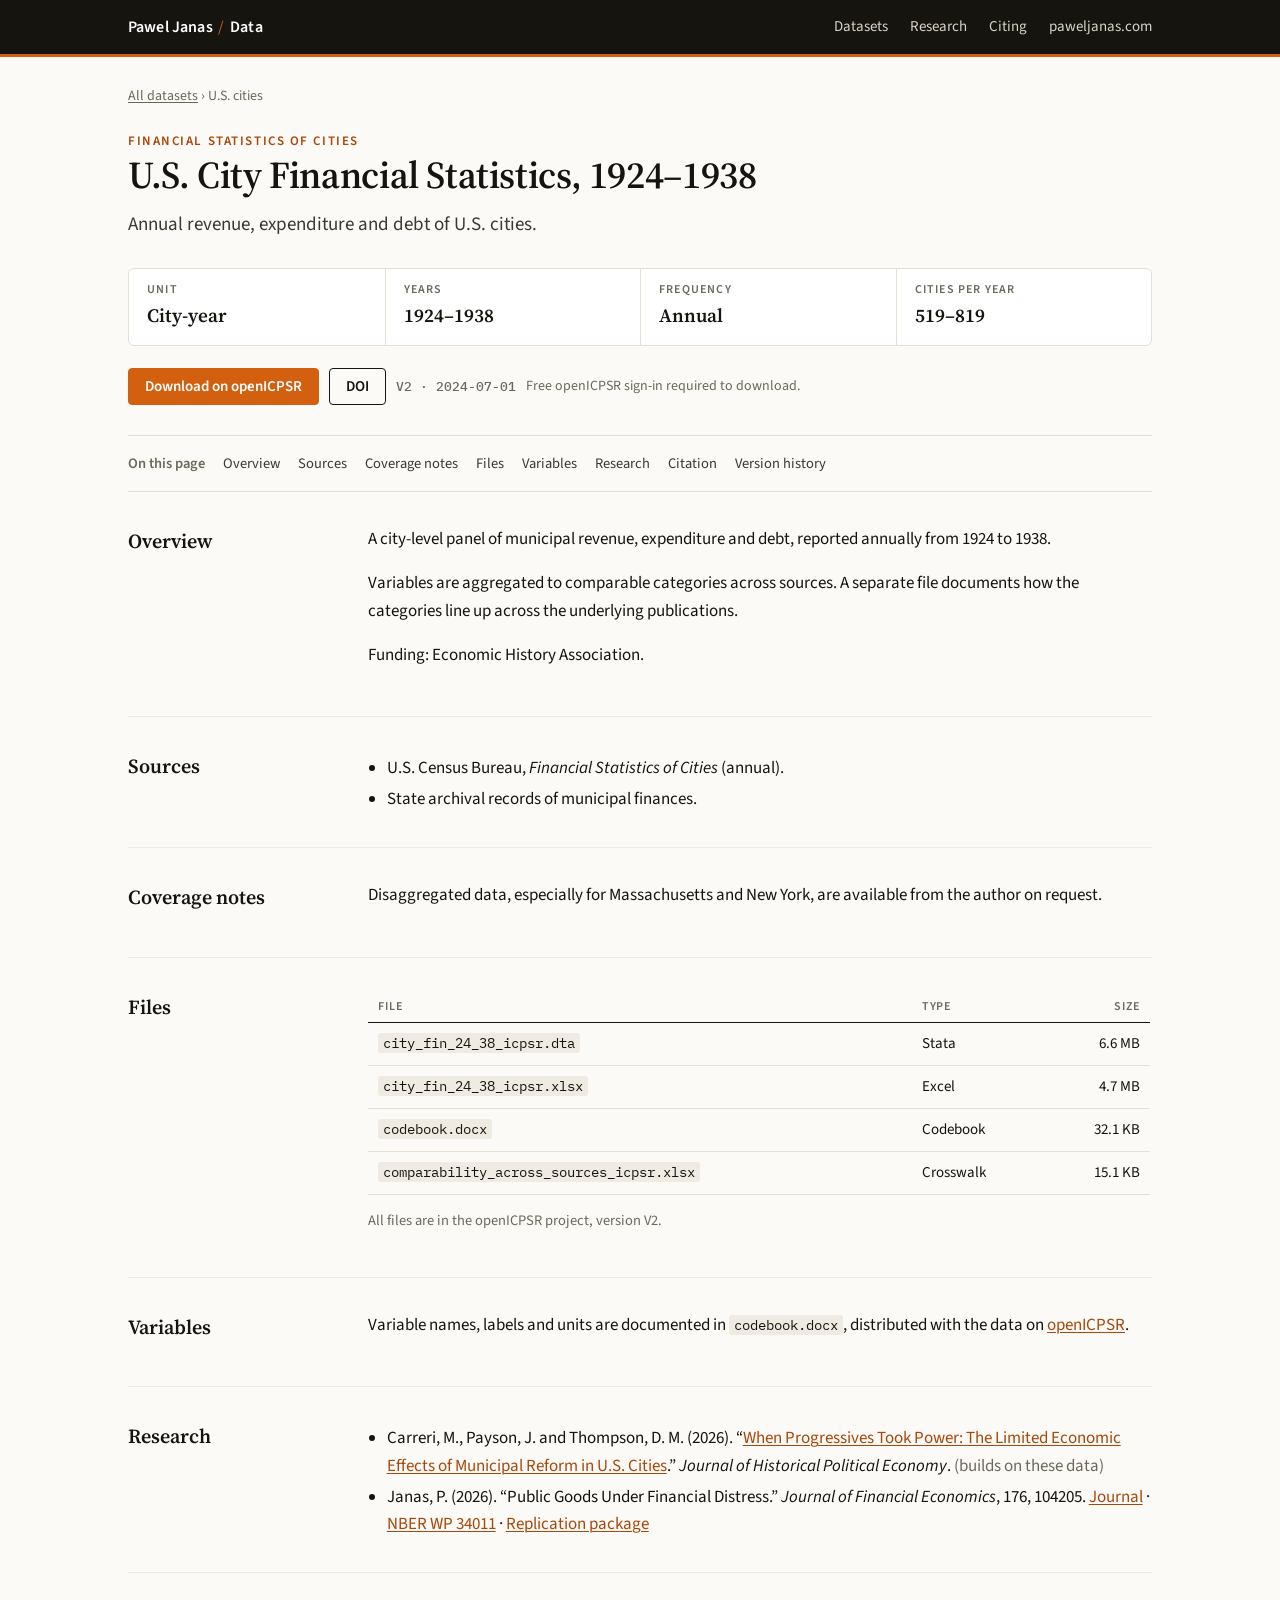
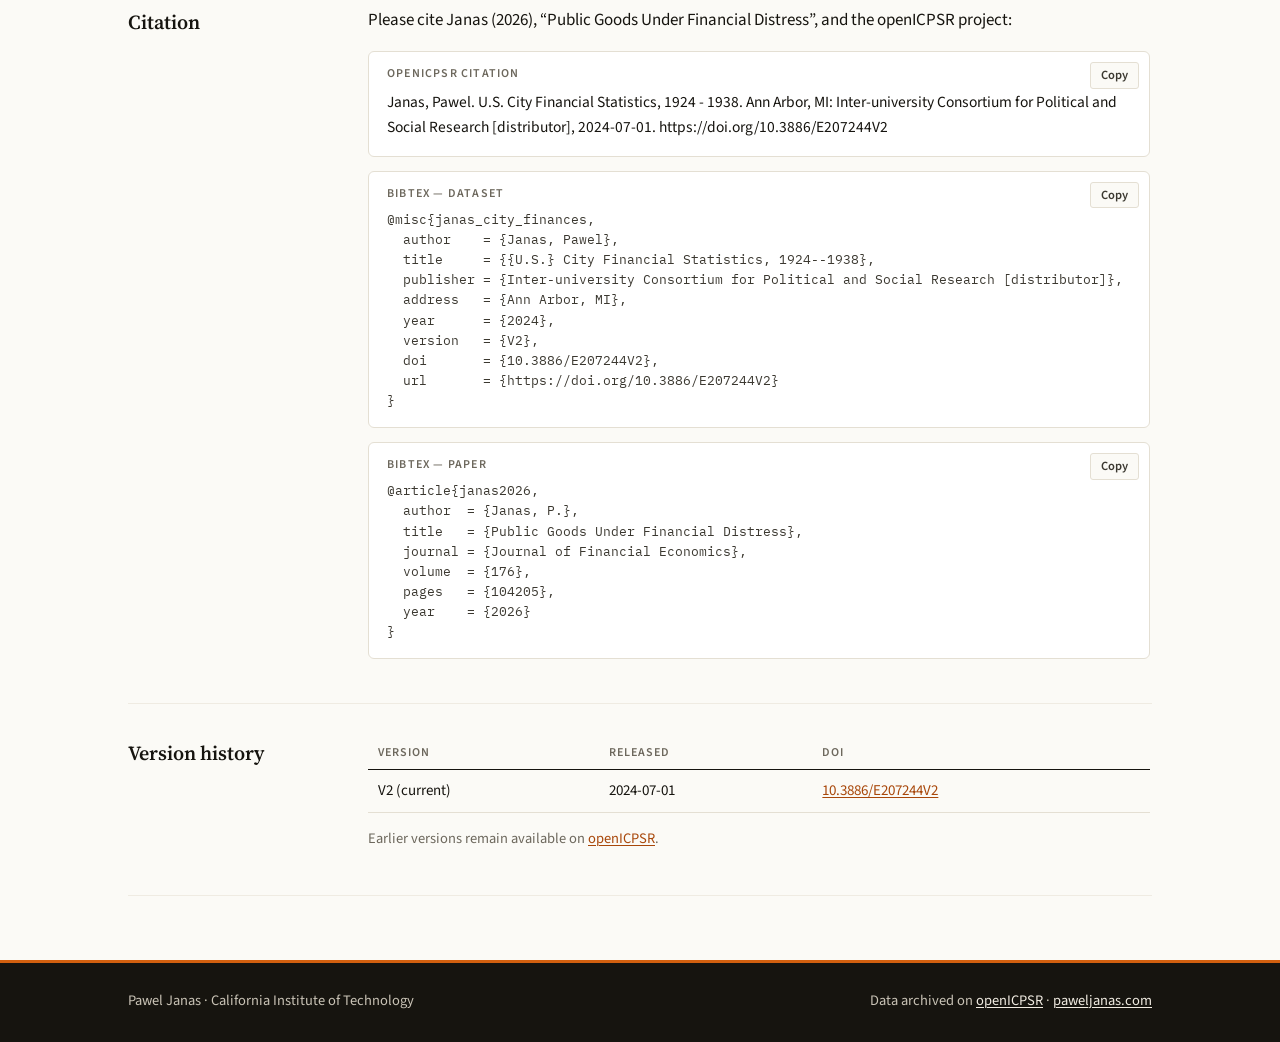
==== commit c82de92c: "Add files via upload" ====
--- a/city-finances.html
+++ b/city-finances.html
@@ -37,7 +37,7 @@
     </div>
   </div>
   <nav class="onpage"><b>On this page</b> <a href="#overview">Overview</a> <a href="#sources">Sources</a> <a href="#notes">Coverage notes</a> <a href="#files">Files</a> <a href="#variables">Variables</a> <a href="#research">Research</a> <a href="#citation">Citation</a> <a href="#versions">Version history</a></nav>
-  <div class="doc"><section id="overview"><h2>Overview</h2><div class="body"><p>A city-level panel of municipal revenue, expenditure and debt, reported annually from 1924 to 1938.</p><p>Variables are aggregated to comparable categories across sources. A separate file documents how the categories line up across the underlying publications.</p><p>Funding: Economic History Association.</p></div></section><section id="sources"><h2>Sources</h2><div class="body"><ul><li>U.S. Census Bureau, <em>Financial Statistics of Cities</em> (annual).</li><li>State archival records of municipal finances.</li></ul></div></section><section id="notes"><h2>Coverage notes</h2><div class="body"><p>Disaggregated data, especially for Massachusetts and New York, are available from the author on request.</p></div></section><section id="files"><h2>Files</h2><div class="body"><table class="tbl"><thead><tr><th>File</th><th>Type</th><th style="text-align:right">Size</th></tr></thead><tbody><tr><td><code>city_fin_24_38_icpsr.dta</code></td><td>Stata</td><td class="num">6.6 MB</td></tr><tr><td><code>city_fin_24_38_icpsr.xlsx</code></td><td>Excel</td><td class="num">4.7 MB</td></tr><tr><td><code>codebook.docx</code></td><td>Codebook</td><td class="num">32.1 KB</td></tr><tr><td><code>comparability_across_sources_icpsr.xlsx</code></td><td>Crosswalk</td><td class="num">15.1 KB</td></tr></tbody></table><p style="font-size:14.5px;color:var(--muted)">All files are in the openICPSR project, version V2.</p></div></section><section id="variables"><h2>Variables</h2><div class="body"><p>Variable names, labels and units are documented in <code>codebook.docx</code>, distributed with the data on <a href="https://www.openicpsr.org/openicpsr/project/207244/version/V2/view">openICPSR</a>.</p></div></section><section id="research"><h2>Research</h2><div class="body"><p style="margin:0 0 6px;font-weight:600">Papers by the author</p><ul><li>Janas, P. (2026). “Public Goods Under Financial Distress.” <em>Journal of Financial Economics</em>, 176, 104205. <a href="https://doi.org/10.1016/j.jfineco.2025.104205">Journal</a> &middot; <a href="https://www.nber.org/papers/w34011">NBER WP 34011</a> &middot; <a href="https://www.openicpsr.org/openicpsr/project/238470">Replication package</a></li></ul><p style="margin:18px 0 6px;font-weight:600">Research by others</p><ul><li>Carreri, M., Payson, J. and Thompson, D. M. (2026). “<a href="https://doi.org/10.1108/jhpe-01-2026-0003">When Progressives Took Power: The Limited Economic Effects of Municipal Reform in U.S. Cities</a>.” <em>Journal of Historical Political Economy</em>. <span style="color:var(--muted)">(builds on these data)</span></li></ul></div></section><section id="citation"><h2>Citation</h2><div class="body"><p>Please cite the paper(s) listed above, if any, and the openICPSR project:</p><div class="cite"><div class="label">openICPSR citation</div><button class="copy" type="button">Copy</button><p>Janas, Pawel. U.S. City Financial Statistics, 1924 - 1938. Ann Arbor, MI: Inter-university Consortium for Political and Social Research [distributor], 2024-07-01. https://doi.org/10.3886/E207244V2</p></div><div class="cite"><div class="label">BibTeX — dataset</div><button class="copy" type="button">Copy</button><pre>@misc{janas_city_finances,
+  <div class="doc"><section id="overview"><h2>Overview</h2><div class="body"><p>A city-level panel of municipal revenue, expenditure and debt, reported annually from 1924 to 1938.</p><p>Variables are aggregated to comparable categories across sources. A separate file documents how the categories line up across the underlying publications.</p><p>Funding: Economic History Association.</p></div></section><section id="sources"><h2>Sources</h2><div class="body"><ul><li>U.S. Census Bureau, <em>Financial Statistics of Cities</em> (annual).</li><li>State archival records of municipal finances.</li></ul></div></section><section id="notes"><h2>Coverage notes</h2><div class="body"><p>Disaggregated data, especially for Massachusetts and New York, are available from the author on request.</p></div></section><section id="files"><h2>Files</h2><div class="body"><table class="tbl"><thead><tr><th>File</th><th>Type</th><th style="text-align:right">Size</th></tr></thead><tbody><tr><td><code>city_fin_24_38_icpsr.dta</code></td><td>Stata</td><td class="num">6.6 MB</td></tr><tr><td><code>city_fin_24_38_icpsr.xlsx</code></td><td>Excel</td><td class="num">4.7 MB</td></tr><tr><td><code>codebook.docx</code></td><td>Codebook</td><td class="num">32.1 KB</td></tr><tr><td><code>comparability_across_sources_icpsr.xlsx</code></td><td>Crosswalk</td><td class="num">15.1 KB</td></tr></tbody></table><p style="font-size:14.5px;color:var(--muted)">All files are in the openICPSR project, version V2.</p></div></section><section id="variables"><h2>Variables</h2><div class="body"><p>Variable names, labels and units are documented in <code>codebook.docx</code>, distributed with the data on <a href="https://www.openicpsr.org/openicpsr/project/207244/version/V2/view">openICPSR</a>.</p></div></section><section id="research"><h2>Research</h2><div class="body"><ul><li>Carreri, M., Payson, J. and Thompson, D. M. (2026). “<a href="https://doi.org/10.1108/jhpe-01-2026-0003">When Progressives Took Power: The Limited Economic Effects of Municipal Reform in U.S. Cities</a>.” <em>Journal of Historical Political Economy</em>. <span style="color:var(--muted)">(builds on these data)</span></li><li>Janas, P. (2026). “Public Goods Under Financial Distress.” <em>Journal of Financial Economics</em>, 176, 104205. <a href="https://doi.org/10.1016/j.jfineco.2025.104205">Journal</a> &middot; <a href="https://www.nber.org/papers/w34011">NBER WP 34011</a> &middot; <a href="https://www.openicpsr.org/openicpsr/project/238470">Replication package</a></li></ul></div></section><section id="citation"><h2>Citation</h2><div class="body"><p>Please cite Janas (2026), “Public Goods Under Financial Distress”, and the openICPSR project:</p><div class="cite"><div class="label">openICPSR citation</div><button class="copy" type="button">Copy</button><p>Janas, Pawel. U.S. City Financial Statistics, 1924 - 1938. Ann Arbor, MI: Inter-university Consortium for Political and Social Research [distributor], 2024-07-01. https://doi.org/10.3886/E207244V2</p></div><div class="cite"><div class="label">BibTeX — dataset</div><button class="copy" type="button">Copy</button><pre>@misc{janas_city_finances,
   author    = {Janas, Pawel},
   title     = {{U.S.} City Financial Statistics, 1924--1938},
   publisher = {Inter-university Consortium for Political and Social Research [distributor]},
